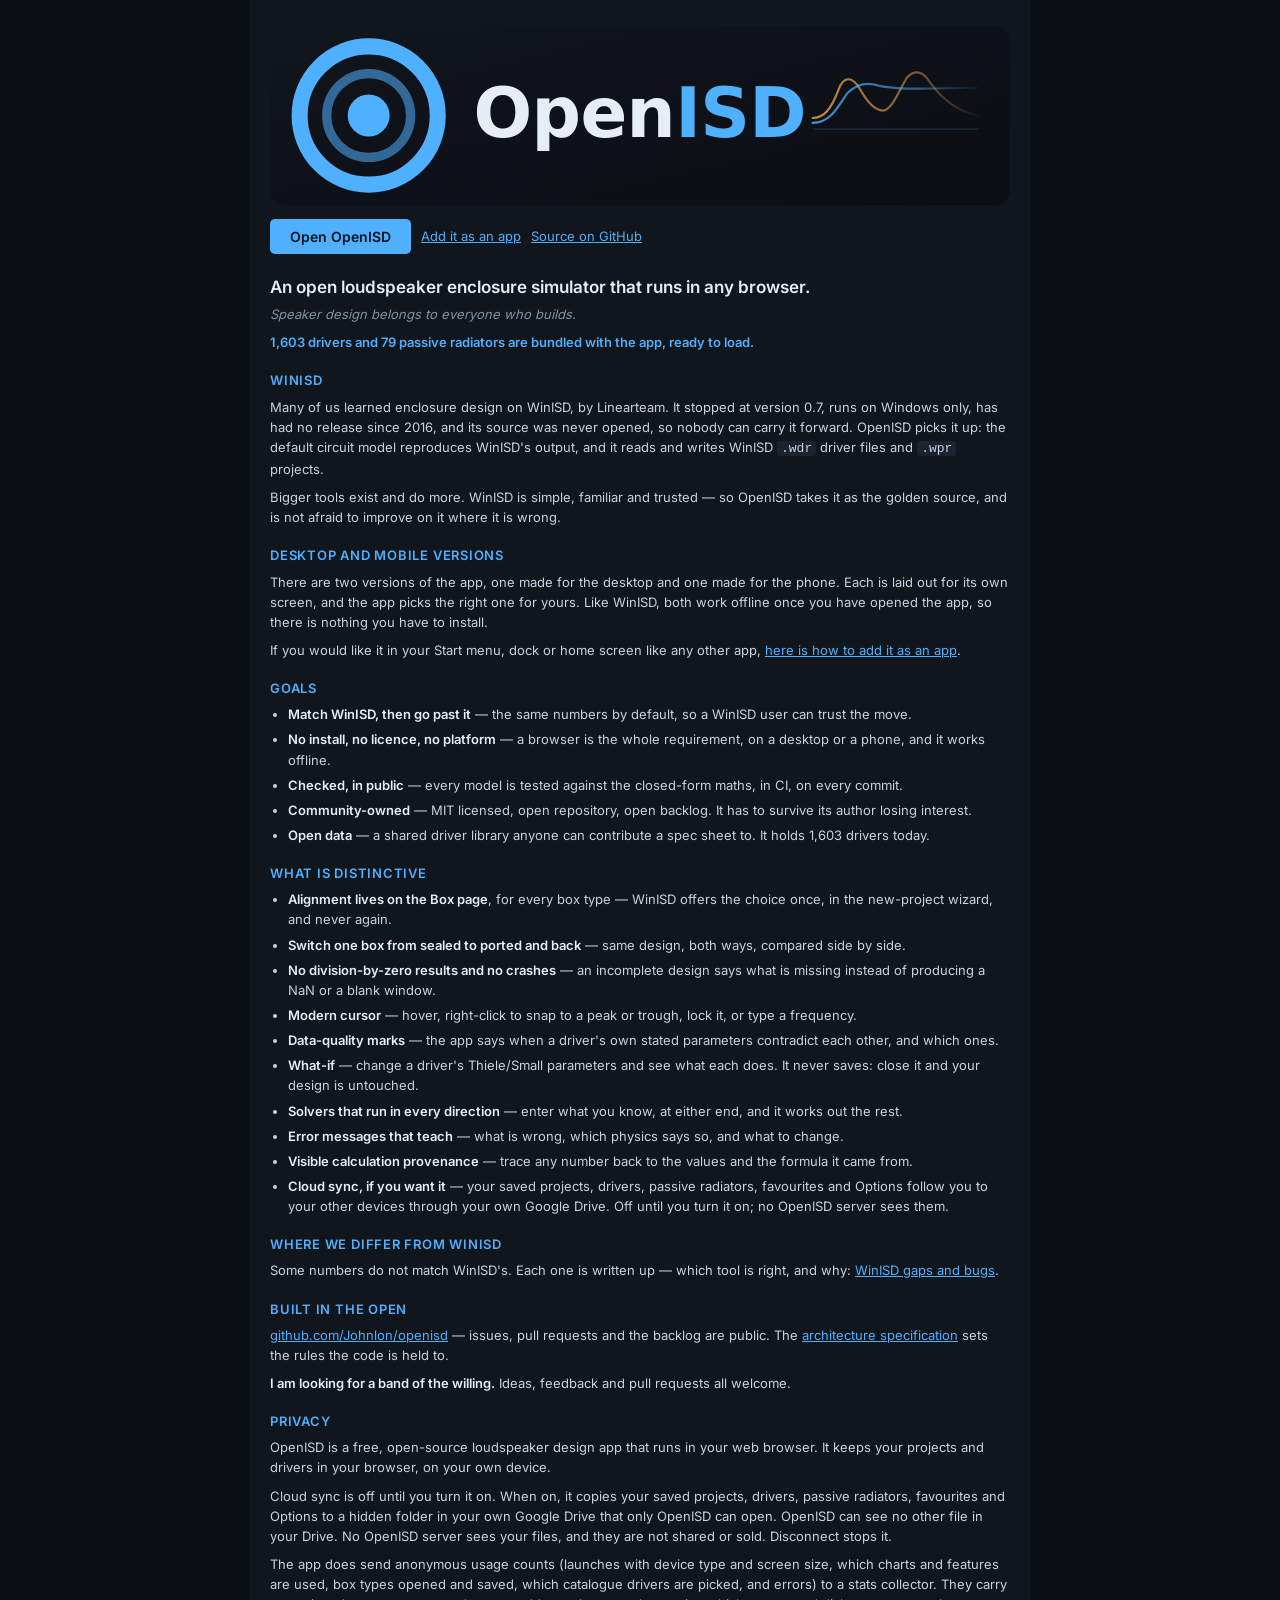
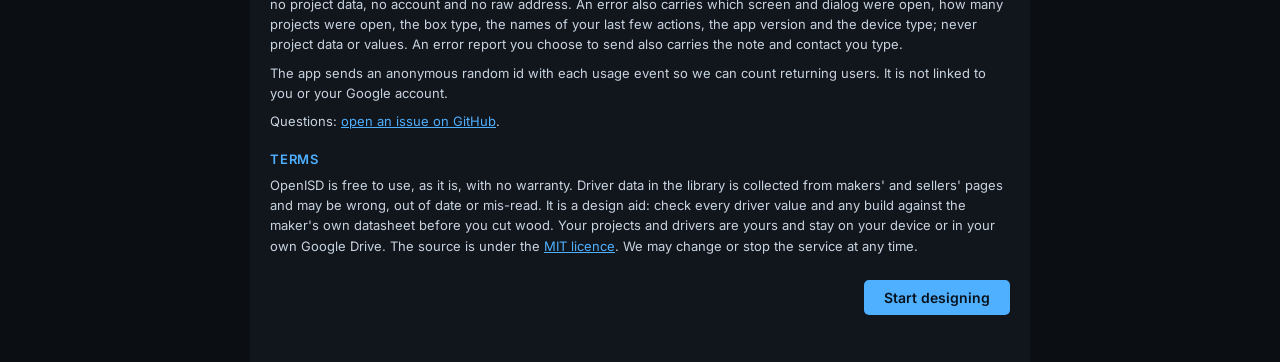
==== about/index.html @ 188d3751 "Site from test" ====
<!DOCTYPE html>
<html lang="en">
<head>
  <meta charset="utf-8">
  <meta name="viewport" content="width=device-width, initial-scale=1">
  <title>About OpenISD — an open loudspeaker enclosure simulator</title>
  <meta name="description" content="OpenISD is a free, open loudspeaker enclosure simulator that runs in any browser, on desktop and phone, and works offline. It reproduces WinISD's results and reads WinISD files.">
  <link rel="canonical" href="https://openisd.app/about/">
  <link rel="icon" href="../icon.svg" type="image/svg+xml">
  <meta property="og:type" content="website">
  <meta property="og:title" content="OpenISD — an open loudspeaker enclosure simulator">
  <meta property="og:description" content="Free, open, runs in any browser on desktop and phone, works offline. Matches WinISD, then goes past it.">
  <meta property="og:url" content="https://openisd.app/about/">
  <meta property="og:image" content="https://openisd.app/logo-wide.svg">
  <style>html, body { margin: 0; background: #0b0e13; }</style>
  <script type="module" crossorigin src="../assets/about-B02Ha3sr.js"></script>
  <link rel="modulepreload" crossorigin href="../assets/600-sqc1oAzV.js">
  <link rel="stylesheet" crossorigin href="../assets/600-BRLVAWn2.css">
  <link rel="stylesheet" crossorigin href="../assets/about-2hsEUE9i.css">
</head>
<body>
  <div id="about"></div>
</body>
</html>
---- assets/600-BRLVAWn2.css ----
.sp-body[data-v-2bc53e97]{color:#c7d3df;font-size:13px;line-height:1.55}.sp-body h2[data-v-2bc53e97]{color:#e6edf3;margin:0 0 4px;font-size:17px;font-weight:600}.sp-motto[data-v-2bc53e97]{color:#7f93a8;margin:0 0 8px;font-style:italic}.sp-stat[data-v-2bc53e97]{color:#4fb0ff;margin:0 0 18px;font-weight:600}.sp-body h3[data-v-2bc53e97]{color:#4fb0ff;text-transform:uppercase;letter-spacing:.06em;margin:18px 0 6px;font-size:13px}.sp-body p[data-v-2bc53e97]{margin:0 0 8px}.sp-body ul[data-v-2bc53e97]{margin:0;padding-left:18px}.sp-body li[data-v-2bc53e97]{margin-bottom:5px}.sp-body strong[data-v-2bc53e97]{color:#e6edf3;font-weight:600}.sp-body code[data-v-2bc53e97]{background:#1b2230;border-radius:3px;padding:0 4px}.sp-body a[data-v-2bc53e97]{color:#4fb0ff}@font-face{font-family:Inter;font-style:normal;font-display:swap;font-weight:400;src:url(./inter-cyrillic-ext-400-normal-BQZuk6qB.woff2)format("woff2"),url(./inter-cyrillic-ext-400-normal-DQukG94-.woff)format("woff");unicode-range:U+460-52F,U+1C80-1C8A,U+20B4,U+2DE0-2DFF,U+A640-A69F,U+FE2E-FE2F}@font-face{font-family:Inter;font-style:normal;font-display:swap;font-weight:400;src:url(./inter-cyrillic-400-normal-obahsSVq.woff2)format("woff2"),url(./inter-cyrillic-400-normal-HOLc17fK.woff)format("woff");unicode-range:U+301,U+400-45F,U+490-491,U+4B0-4B1,U+2116}@font-face{font-family:Inter;font-style:normal;font-display:swap;font-weight:400;src:url(./inter-greek-ext-400-normal-DGGRlc-M.woff2)format("woff2"),url(./inter-greek-ext-400-normal-KugGGMne.woff)format("woff");unicode-range:U+1F??}@font-face{font-family:Inter;font-style:normal;font-display:swap;font-weight:400;src:url(./inter-greek-400-normal-B4URO6DV.woff2)format("woff2"),url(./inter-greek-400-normal-q2sYcFCs.woff)format("woff");unicode-range:U+370-377,U+37A-37F,U+384-38A,U+38C,U+38E-3A1,U+3A3-3FF}@font-face{font-family:Inter;font-style:normal;font-display:swap;font-weight:400;src:url(./inter-vietnamese-400-normal-DMkecbls.woff2)format("woff2"),url(./inter-vietnamese-400-normal-Bbgyi5SW.woff)format("woff");unicode-range:U+102-103,U+110-111,U+128-129,U+168-169,U+1A0-1A1,U+1AF-1B0,U+300-301,U+303-304,U+308-309,U+323,U+329,U+1EA0-1EF9,U+20AB}@font-face{font-family:Inter;font-style:normal;font-display:swap;font-weight:400;src:url(./inter-latin-ext-400-normal-C1nco2VV.woff2)format("woff2"),url(./inter-latin-ext-400-normal-77YHD8bZ.woff)format("woff");unicode-range:U+100-2BA,U+2BD-2C5,U+2C7-2CC,U+2CE-2D7,U+2DD-2FF,U+304,U+308,U+329,U+1D00-1DBF,U+1E00-1E9F,U+1EF2-1EFF,U+2020,U+20A0-20AB,U+20AD-20C0,U+2113,U+2C60-2C7F,U+A720-A7FF}@font-face{font-family:Inter;font-style:normal;font-display:swap;font-weight:400;src:url(./inter-latin-400-normal-C38fXH4l.woff2)format("woff2"),url(./inter-latin-400-normal-CyCys3Eg.woff)format("woff");unicode-range:U+??,U+131,U+152-153,U+2BB-2BC,U+2C6,U+2DA,U+2DC,U+304,U+308,U+329,U+2000-206F,U+20AC,U+2122,U+2191,U+2193,U+2212,U+2215,U+FEFF,U+FFFD}@font-face{font-family:Inter;font-style:normal;font-display:swap;font-weight:600;src:url(./inter-cyrillic-ext-600-normal-Dfes3d0z.woff2)format("woff2"),url(./inter-cyrillic-ext-600-normal-Bcila6Z-.woff)format("woff");unicode-range:U+460-52F,U+1C80-1C8A,U+20B4,U+2DE0-2DFF,U+A640-A69F,U+FE2E-FE2F}@font-face{font-family:Inter;font-style:normal;font-display:swap;font-weight:600;src:url(./inter-cyrillic-600-normal-CWCymEST.woff2)format("woff2"),url(./inter-cyrillic-600-normal-4D_pXhcN.woff)format("woff");unicode-range:U+301,U+400-45F,U+490-491,U+4B0-4B1,U+2116}@font-face{font-family:Inter;font-style:normal;font-display:swap;font-weight:600;src:url(./inter-greek-ext-600-normal-DRtmH8MT.woff2)format("woff2"),url(./inter-greek-ext-600-normal-B8X0CLgF.woff)format("woff");unicode-range:U+1F??}@font-face{font-family:Inter;font-style:normal;font-display:swap;font-weight:600;src:url(./inter-greek-600-normal-plRanbMR.woff2)format("woff2"),url(./inter-greek-600-normal-BZpKdvQh.woff)format("woff");unicode-range:U+370-377,U+37A-37F,U+384-38A,U+38C,U+38E-3A1,U+3A3-3FF}@font-face{font-family:Inter;font-style:normal;font-display:swap;font-weight:600;src:url(./inter-vietnamese-600-normal-Cc8MFFhd.woff2)format("woff2"),url(./inter-vietnamese-600-normal-BuLX-rYi.woff)format("woff");unicode-range:U+102-103,U+110-111,U+128-129,U+168-169,U+1A0-1A1,U+1AF-1B0,U+300-301,U+303-304,U+308-309,U+323,U+329,U+1EA0-1EF9,U+20AB}@font-face{font-family:Inter;font-style:normal;font-display:swap;font-weight:600;src:url(./inter-latin-ext-600-normal-D2bJ5OIk.woff2)format("woff2"),url(./inter-latin-ext-600-normal-CIVaiw4L.woff)format("woff");unicode-range:U+100-2BA,U+2BD-2C5,U+2C7-2CC,U+2CE-2D7,U+2DD-2FF,U+304,U+308,U+329,U+1D00-1DBF,U+1E00-1E9F,U+1EF2-1EFF,U+2020,U+20A0-20AB,U+20AD-20C0,U+2113,U+2C60-2C7F,U+A720-A7FF}@font-face{font-family:Inter;font-style:normal;font-display:swap;font-weight:600;src:url(./inter-latin-600-normal-LgqL8muc.woff2)format("woff2"),url(./inter-latin-600-normal-CiBQ2DWP.woff)format("woff");unicode-range:U+??,U+131,U+152-153,U+2BB-2BC,U+2C6,U+2DA,U+2DC,U+304,U+308,U+329,U+2000-206F,U+20AC,U+2122,U+2191,U+2193,U+2212,U+2215,U+FEFF,U+FFFD}
---- assets/about-2hsEUE9i.css ----
.about[data-v-0220b970]{box-sizing:border-box;background:#11151c;max-width:780px;min-height:100vh;margin:0 auto;padding:8px 20px 48px;font-family:Inter,system-ui,sans-serif}.about-logo[data-v-0220b970]{width:100%;height:auto;margin:18px 0 14px;display:block}.about-cta[data-v-0220b970]{flex-wrap:wrap;align-items:center;gap:10px;margin:0 0 20px;display:flex}.about-cta-end[data-v-0220b970]{justify-content:flex-end;margin:24px 0 0}.about-open[data-v-0220b970]{color:#08121c;background:#4fb0ff;border-radius:5px;padding:9px 20px;font-size:14px;font-weight:600;text-decoration:none}.about-open[data-v-0220b970]:hover{background:#6cbcff}.about-secondary[data-v-0220b970]{color:#4fb0ff;font-size:13px}.about-privacy[data-v-0220b970]{color:#c7d3df;font-size:13px;line-height:1.55}.about-privacy h3[data-v-0220b970]{color:#4fb0ff;text-transform:uppercase;letter-spacing:.06em;margin:18px 0 6px;font-size:13px}.about-privacy p[data-v-0220b970]{margin:0 0 8px}.about-privacy a[data-v-0220b970]{color:#4fb0ff}.about-terms[data-v-0220b970]{color:#c7d3df;font-size:13px;line-height:1.55}.about-terms h3[data-v-0220b970]{color:#4fb0ff;text-transform:uppercase;letter-spacing:.06em;margin:18px 0 6px;font-size:13px}.about-terms p[data-v-0220b970]{margin:0 0 8px}.about-terms a[data-v-0220b970]{color:#4fb0ff}
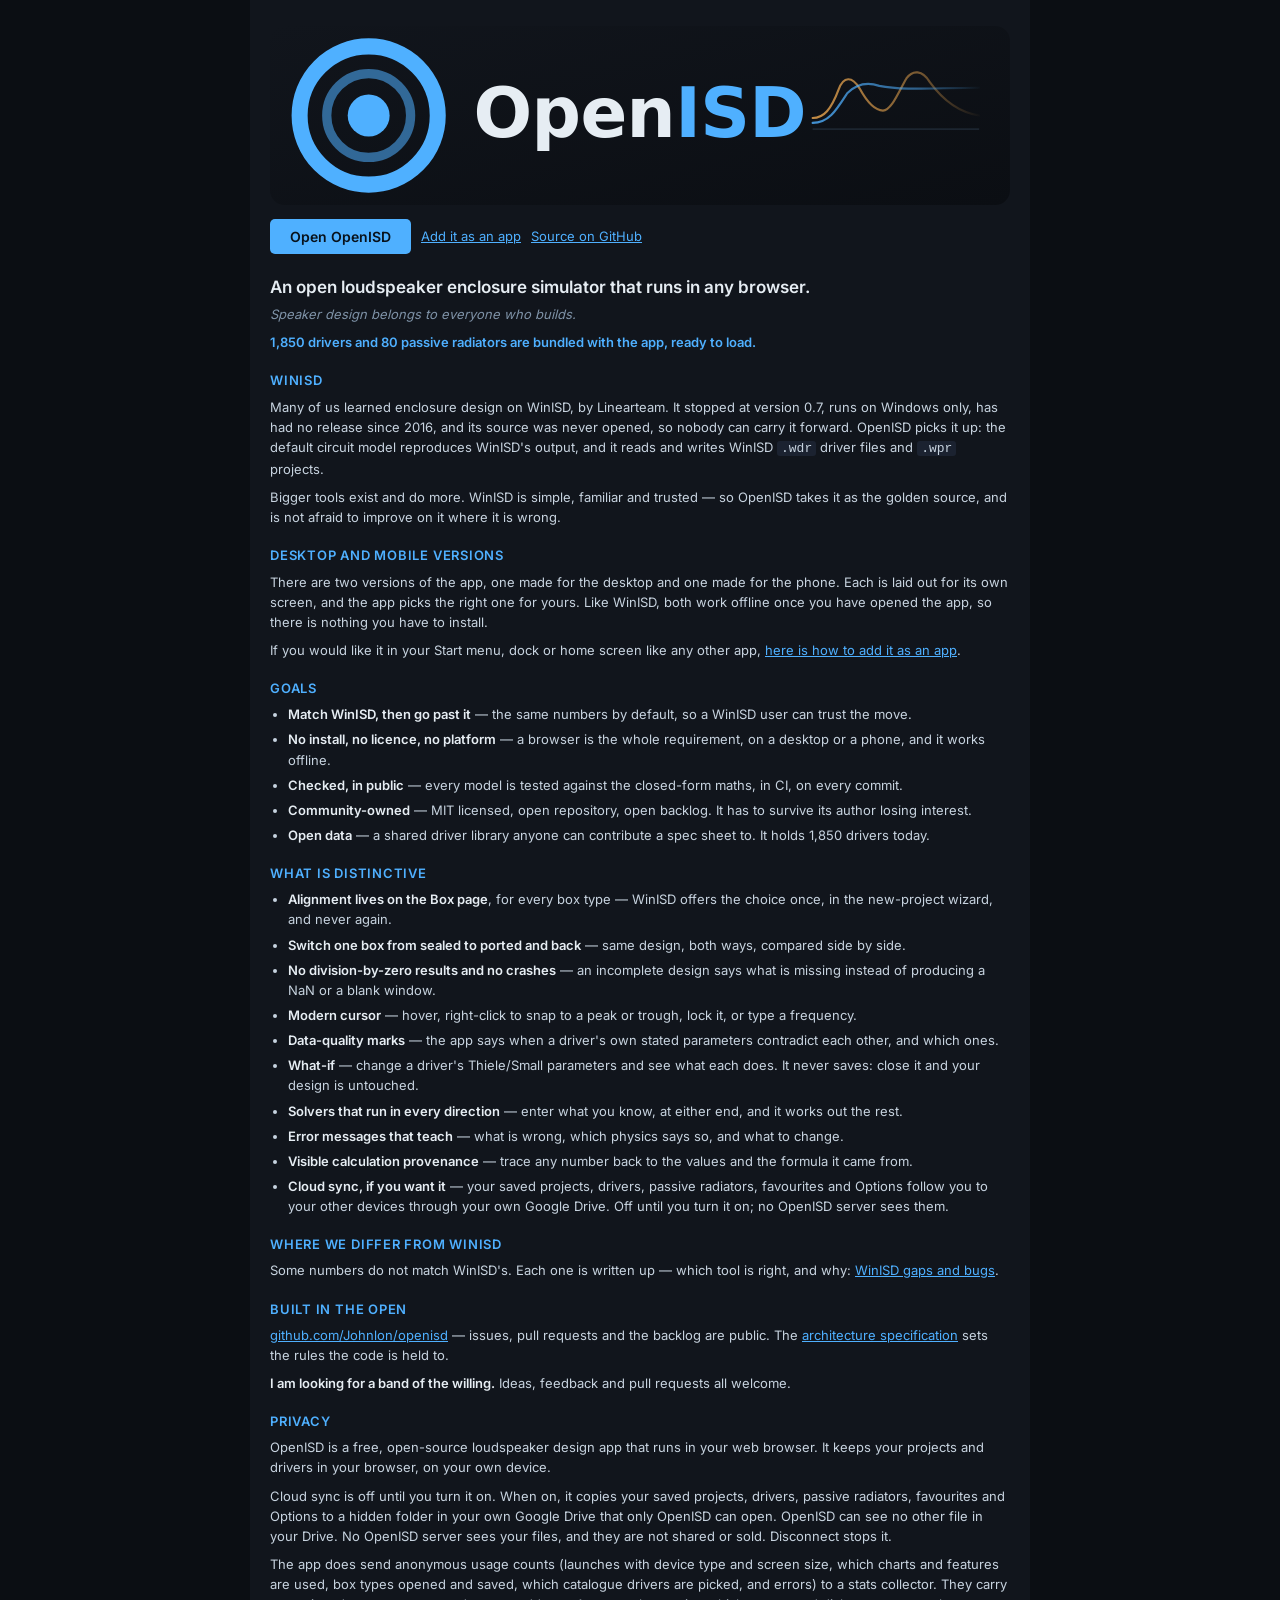
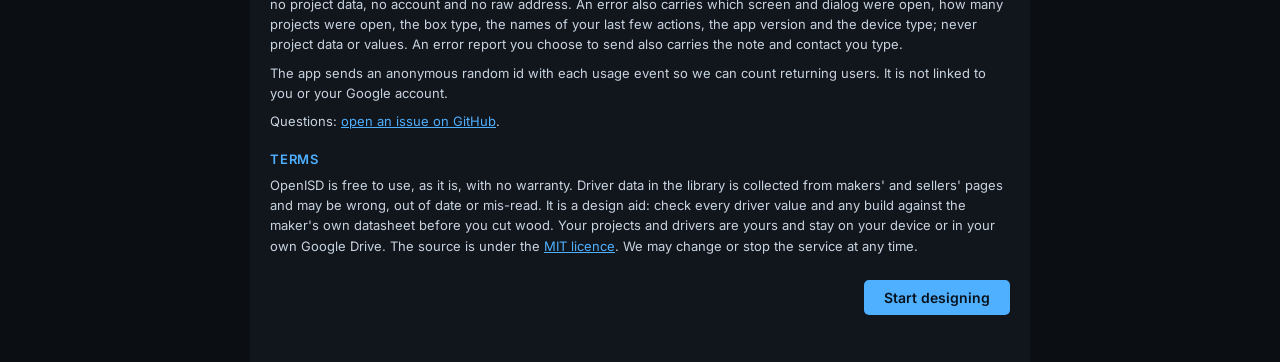
==== commit b10ae113: "Site from test" ====
--- a/about/index.html
+++ b/about/index.html
@@ -13,8 +13,8 @@
   <meta property="og:url" content="https://openisd.app/about/">
   <meta property="og:image" content="https://openisd.app/logo-wide.svg">
   <style>html, body { margin: 0; background: #0b0e13; }</style>
-  <script type="module" crossorigin src="../assets/about-B02Ha3sr.js"></script>
-  <link rel="modulepreload" crossorigin href="../assets/600-sqc1oAzV.js">
+  <script type="module" crossorigin src="../assets/about-CVsw_BMm.js"></script>
+  <link rel="modulepreload" crossorigin href="../assets/600-BxFtQADP.js">
   <link rel="stylesheet" crossorigin href="../assets/600-BRLVAWn2.css">
   <link rel="stylesheet" crossorigin href="../assets/about-2hsEUE9i.css">
 </head>
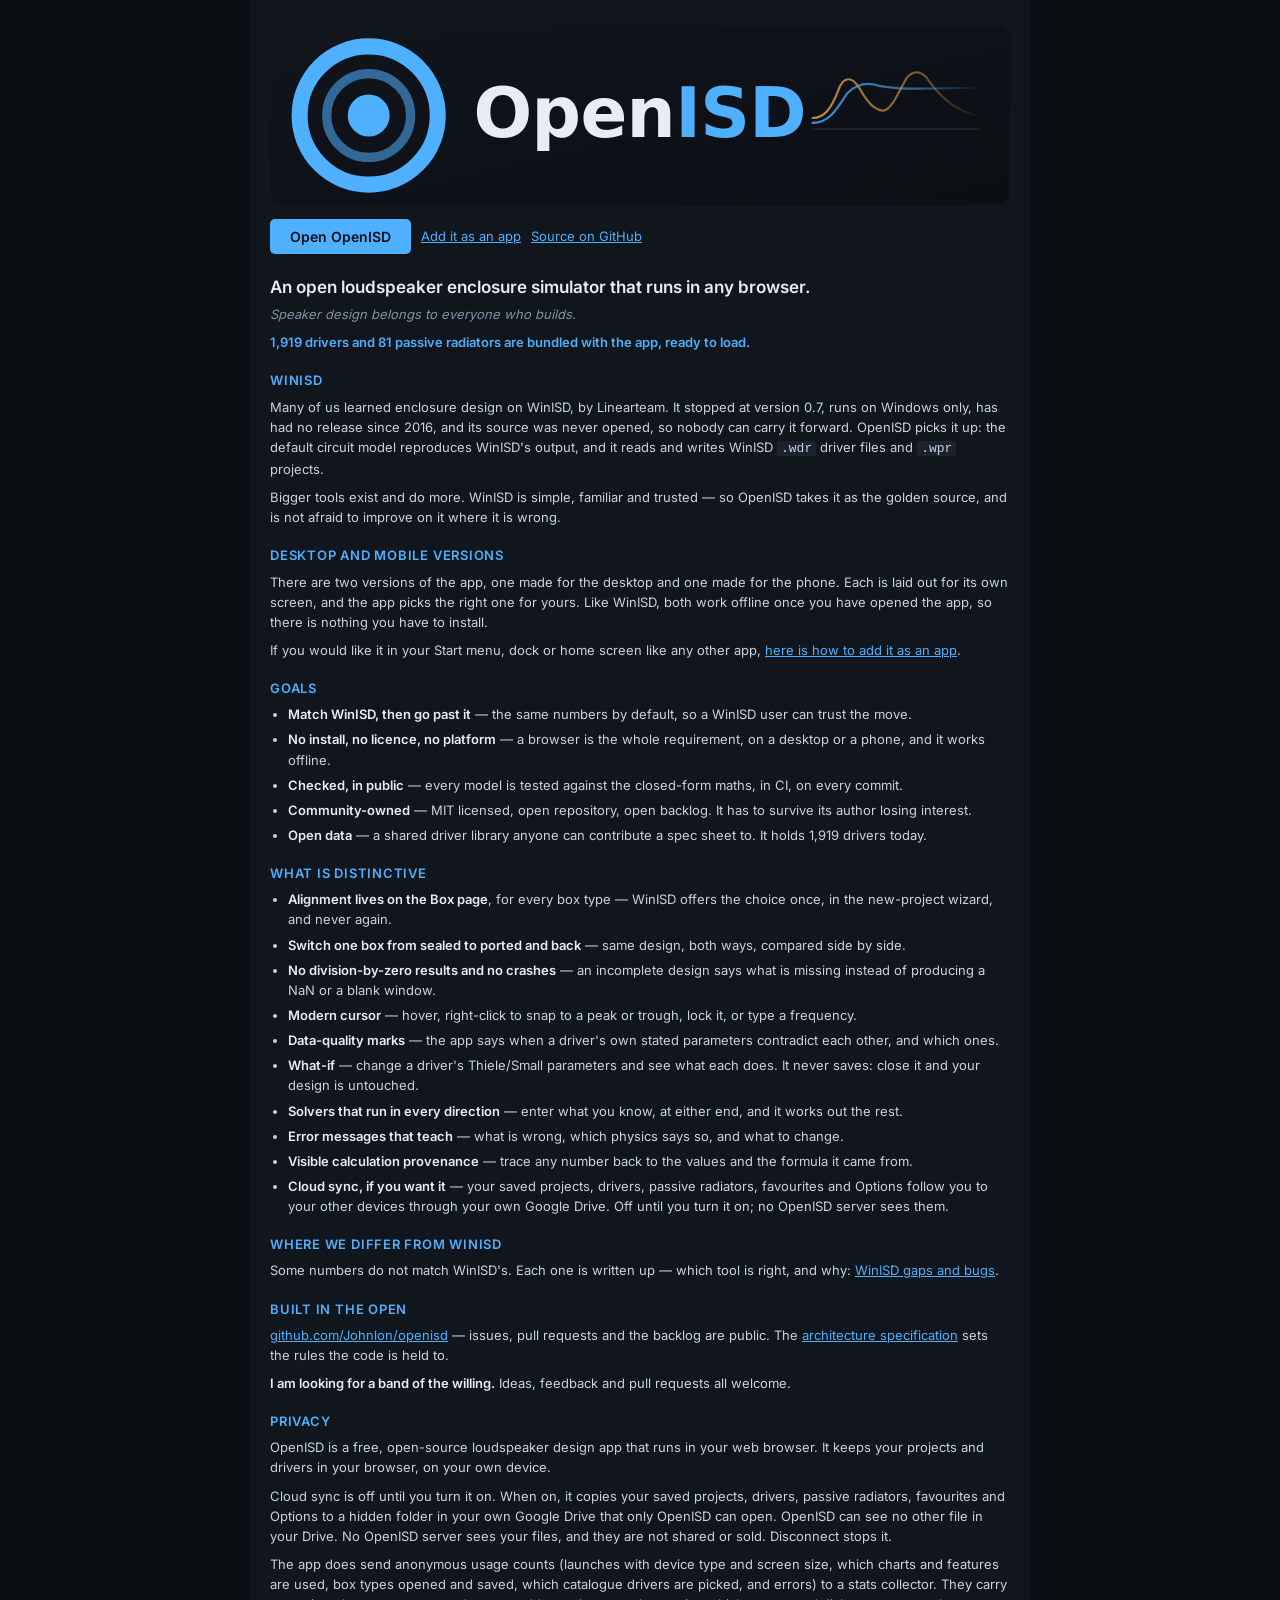
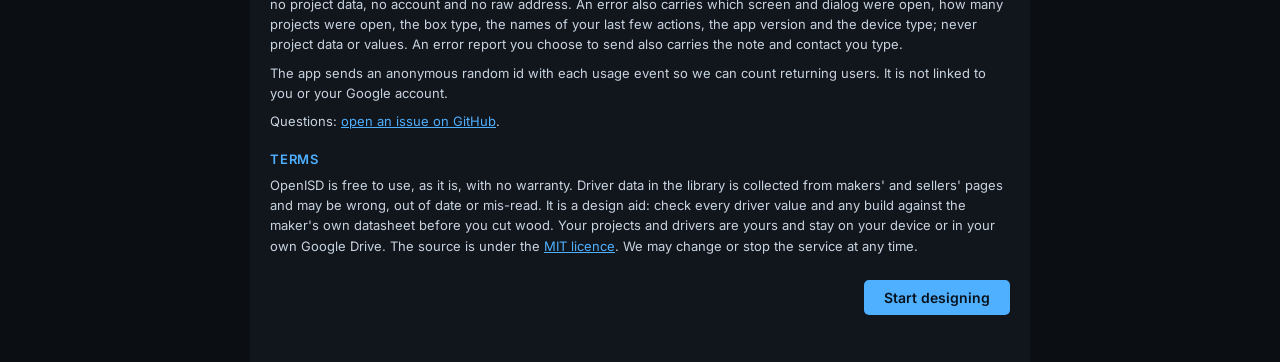
==== commit f67e2eed: "Site from test" ====
--- a/about/index.html
+++ b/about/index.html
@@ -13,10 +13,10 @@
   <meta property="og:url" content="https://openisd.app/about/">
   <meta property="og:image" content="https://openisd.app/logo-wide.svg">
   <style>html, body { margin: 0; background: #0b0e13; }</style>
-  <script type="module" crossorigin src="../assets/about-CVsw_BMm.js"></script>
-  <link rel="modulepreload" crossorigin href="../assets/600-BxFtQADP.js">
+  <script type="module" crossorigin src="../assets/about-BDNQmOBR.js"></script>
+  <link rel="modulepreload" crossorigin href="../assets/600-DX3y_-J-.js">
   <link rel="stylesheet" crossorigin href="../assets/600-BRLVAWn2.css">
-  <link rel="stylesheet" crossorigin href="../assets/about-2hsEUE9i.css">
+  <link rel="stylesheet" crossorigin href="../assets/about-CZxEA0cD.css">
 </head>
 <body>
   <div id="about"></div>
--- a/assets/about-CZxEA0cD.css
+++ b/assets/about-CZxEA0cD.css
@@ -0,0 +1 @@
+.about[data-v-b031ba84]{box-sizing:border-box;background:#11151c;max-width:780px;min-height:100vh;margin:0 auto;padding:8px 20px 48px;font-family:Inter,system-ui,sans-serif}.about-logo[data-v-b031ba84]{width:100%;height:auto;margin:18px 0 14px;display:block}.about-cta[data-v-b031ba84]{flex-wrap:wrap;align-items:center;gap:10px;margin:0 0 20px;display:flex}.about-cta-end[data-v-b031ba84]{justify-content:flex-end;margin:24px 0 0}.about-open[data-v-b031ba84]{color:#08121c;background:#4fb0ff;border-radius:5px;padding:9px 20px;font-size:14px;font-weight:600;text-decoration:none}.about-open[data-v-b031ba84]:hover{background:#6cbcff}.about-secondary[data-v-b031ba84]{color:#4fb0ff;font-size:13px}.about-privacy[data-v-b031ba84]{color:#c7d3df;font-size:13px;line-height:1.55}.about-privacy h3[data-v-b031ba84]{color:#4fb0ff;text-transform:uppercase;letter-spacing:.06em;margin:18px 0 6px;font-size:13px}.about-privacy p[data-v-b031ba84]{margin:0 0 8px}.about-privacy a[data-v-b031ba84]{color:#4fb0ff}.about-terms[data-v-b031ba84]{color:#c7d3df;font-size:13px;line-height:1.55}.about-terms h3[data-v-b031ba84]{color:#4fb0ff;text-transform:uppercase;letter-spacing:.06em;margin:18px 0 6px;font-size:13px}.about-terms p[data-v-b031ba84]{margin:0 0 8px}.about-terms a[data-v-b031ba84]{color:#4fb0ff}
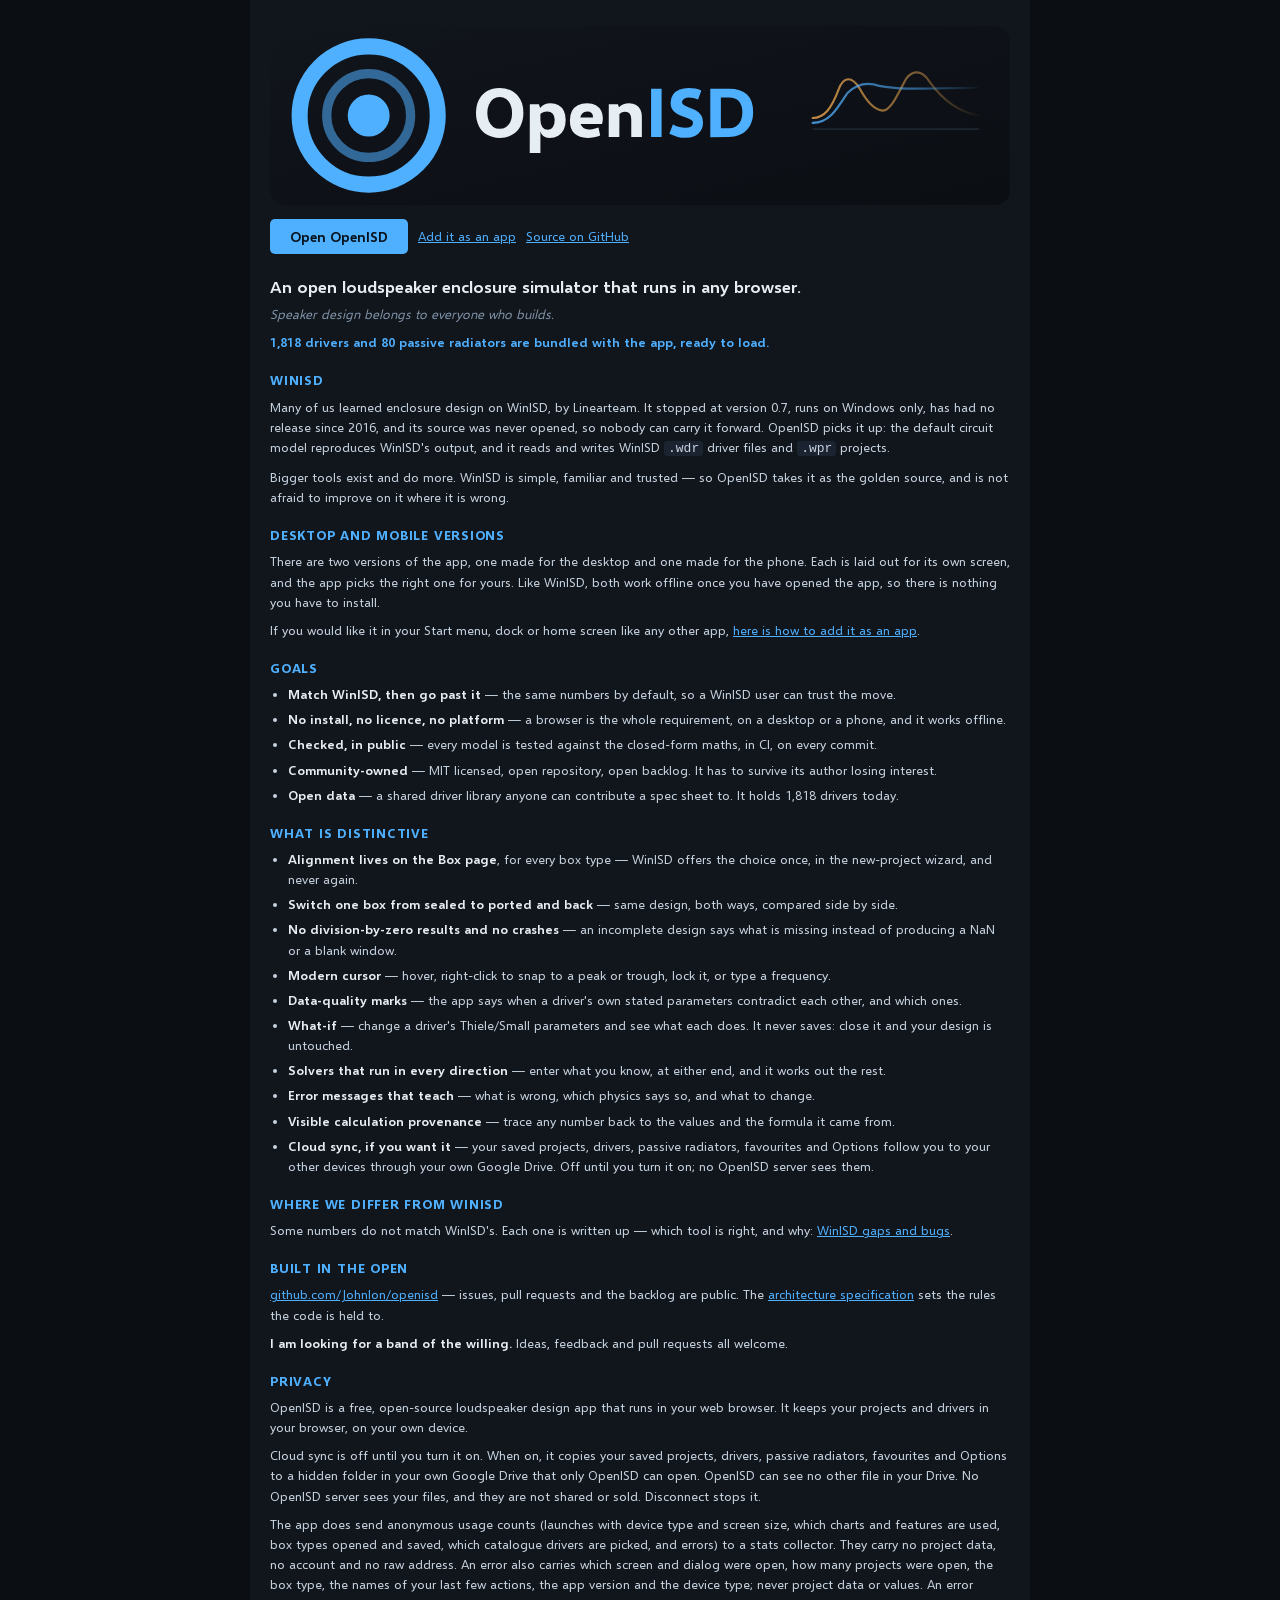
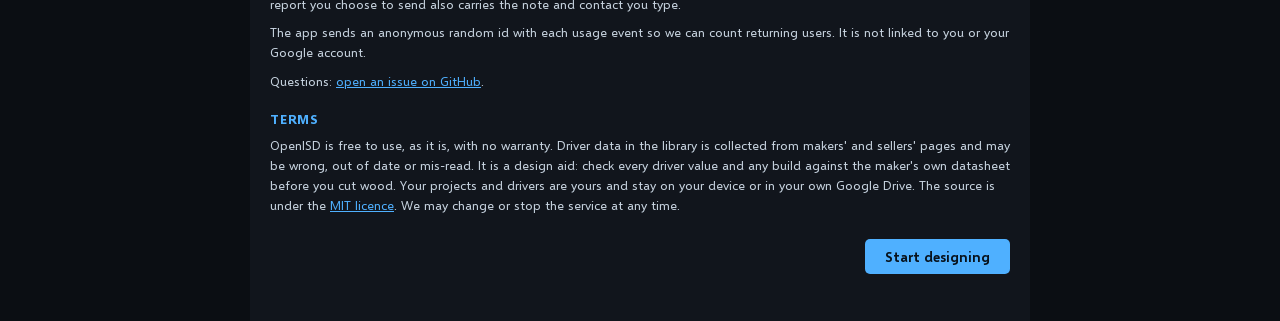
==== commit 3de52b00: "Site from test" ====
--- a/about/index.html
+++ b/about/index.html
@@ -13,10 +13,10 @@
   <meta property="og:url" content="https://openisd.app/about/">
   <meta property="og:image" content="https://openisd.app/logo-wide.svg">
   <style>html, body { margin: 0; background: #0b0e13; }</style>
-  <script type="module" crossorigin src="../assets/about-BDNQmOBR.js"></script>
-  <link rel="modulepreload" crossorigin href="../assets/600-DX3y_-J-.js">
-  <link rel="stylesheet" crossorigin href="../assets/600-BRLVAWn2.css">
-  <link rel="stylesheet" crossorigin href="../assets/about-CZxEA0cD.css">
+  <script type="module" crossorigin src="../assets/about-ZrGen5FL.js"></script>
+  <link rel="modulepreload" crossorigin href="../assets/SplashContent-DDIVTP5U.js">
+  <link rel="stylesheet" crossorigin href="../assets/SplashContent-CZrhVF21.css">
+  <link rel="stylesheet" crossorigin href="../assets/about-DGY8Ehlw.css">
 </head>
 <body>
   <div id="about"></div>
--- a/assets/SplashContent-CZrhVF21.css
+++ b/assets/SplashContent-CZrhVF21.css
@@ -0,0 +1 @@
+@font-face{font-family:Selawik;font-weight:400;font-style:normal;font-display:swap;src:url(./selawik-400-dOYqoPcB.woff2)format("woff2")}@font-face{font-family:Selawik;font-weight:600;font-style:normal;font-display:swap;src:url(./selawik-600-DJnRixAg.woff2)format("woff2")}@font-face{font-family:Selawik;font-weight:700;font-style:normal;font-display:swap;src:url(./selawik-700-Bqnk0knP.woff2)format("woff2")}@font-face{font-family:Roboto;font-weight:600;font-style:normal;font-display:swap;src:url(./roboto-700-BZpUvMxY.woff2)format("woff2")}@font-face{font-family:Roboto;font-weight:700;font-style:normal;font-display:swap;src:url(./roboto-700-BZpUvMxY.woff2)format("woff2")}@font-face{font-family:AppSymbols;font-weight:400;font-style:normal;font-display:swap;src:url([data-uri])format("woff2");unicode-range:U+192}@font-face{font-family:AppSymbols;font-weight:400;font-style:normal;font-display:swap;src:url([data-uri])format("woff2");unicode-range:U+394,U+3A9,U+3B3,U+3B7,U+3C0,U+3C1,U+3C6,U+3C9}@font-face{font-family:AppSymbols;font-weight:400;font-style:normal;font-display:swap;src:url([data-uri])format("woff2");unicode-range:U+2032,U+2212}@font-face{font-family:AppSymbols;font-weight:400;font-style:normal;font-display:swap;src:url([data-uri])format("woff2");unicode-range:U+2080,U+2081}@font-face{font-family:AppSymbols;font-weight:400;font-style:normal;font-display:swap;src:url(./noto-sans-math-latin-subset-CgRYxTGa.woff2)format("woff2");unicode-range:U+2191,U+2192,U+2193,U+2197,U+21BA,U+21BB,U+21C5,U+21D2,U+221A,U+221B,U+2225,U+2248,U+2260,U+2264,U+2265,U+22EF,U+25B2,U+25B4,U+25B8,U+25BA,U+25BC,U+25BE,U+25C0,U+25C4,U+25CF,U+2605,U+2606,U+2713,U+27F2,U+2921}@font-face{font-family:AppSymbols;font-weight:400;font-style:normal;font-display:swap;src:url([data-uri])format("woff2");unicode-range:U+2601,U+2630,U+26A0,U+270E,U+2715}@font-face{font-family:AppSymbols;font-weight:400;font-style:normal;font-display:swap;src:url([data-uri])format("woff2");unicode-range:U+26F6}.sp-body[data-v-2bc53e97]{color:#c7d3df;font-size:13px;line-height:1.55}.sp-body h2[data-v-2bc53e97]{color:#e6edf3;margin:0 0 4px;font-size:17px;font-weight:600}.sp-motto[data-v-2bc53e97]{color:#7f93a8;margin:0 0 8px;font-style:italic}.sp-stat[data-v-2bc53e97]{color:#4fb0ff;margin:0 0 18px;font-weight:600}.sp-body h3[data-v-2bc53e97]{color:#4fb0ff;text-transform:uppercase;letter-spacing:.06em;margin:18px 0 6px;font-size:13px}.sp-body p[data-v-2bc53e97]{margin:0 0 8px}.sp-body ul[data-v-2bc53e97]{margin:0;padding-left:18px}.sp-body li[data-v-2bc53e97]{margin-bottom:5px}.sp-body strong[data-v-2bc53e97]{color:#e6edf3;font-weight:600}.sp-body code[data-v-2bc53e97]{background:#1b2230;border-radius:3px;padding:0 4px}.sp-body a[data-v-2bc53e97]{color:#4fb0ff}
--- a/assets/about-DGY8Ehlw.css
+++ b/assets/about-DGY8Ehlw.css
@@ -0,0 +1 @@
+.about[data-v-53b66671]{box-sizing:border-box;background:#11151c;max-width:780px;min-height:100vh;margin:0 auto;padding:8px 20px 48px;font-family:Selawik}.about-logo[data-v-53b66671]{width:100%;height:auto;margin:18px 0 14px;display:block}.about-cta[data-v-53b66671]{flex-wrap:wrap;align-items:center;gap:10px;margin:0 0 20px;display:flex}.about-cta-end[data-v-53b66671]{justify-content:flex-end;margin:24px 0 0}.about-open[data-v-53b66671]{color:#08121c;background:#4fb0ff;border-radius:5px;padding:9px 20px;font-size:14px;font-weight:600;text-decoration:none}.about-open[data-v-53b66671]:hover{background:#6cbcff}.about-secondary[data-v-53b66671]{color:#4fb0ff;font-size:13px}.about-privacy[data-v-53b66671]{color:#c7d3df;font-size:13px;line-height:1.55}.about-privacy h3[data-v-53b66671]{color:#4fb0ff;text-transform:uppercase;letter-spacing:.06em;margin:18px 0 6px;font-size:13px}.about-privacy p[data-v-53b66671]{margin:0 0 8px}.about-privacy a[data-v-53b66671]{color:#4fb0ff}.about-terms[data-v-53b66671]{color:#c7d3df;font-size:13px;line-height:1.55}.about-terms h3[data-v-53b66671]{color:#4fb0ff;text-transform:uppercase;letter-spacing:.06em;margin:18px 0 6px;font-size:13px}.about-terms p[data-v-53b66671]{margin:0 0 8px}.about-terms a[data-v-53b66671]{color:#4fb0ff}
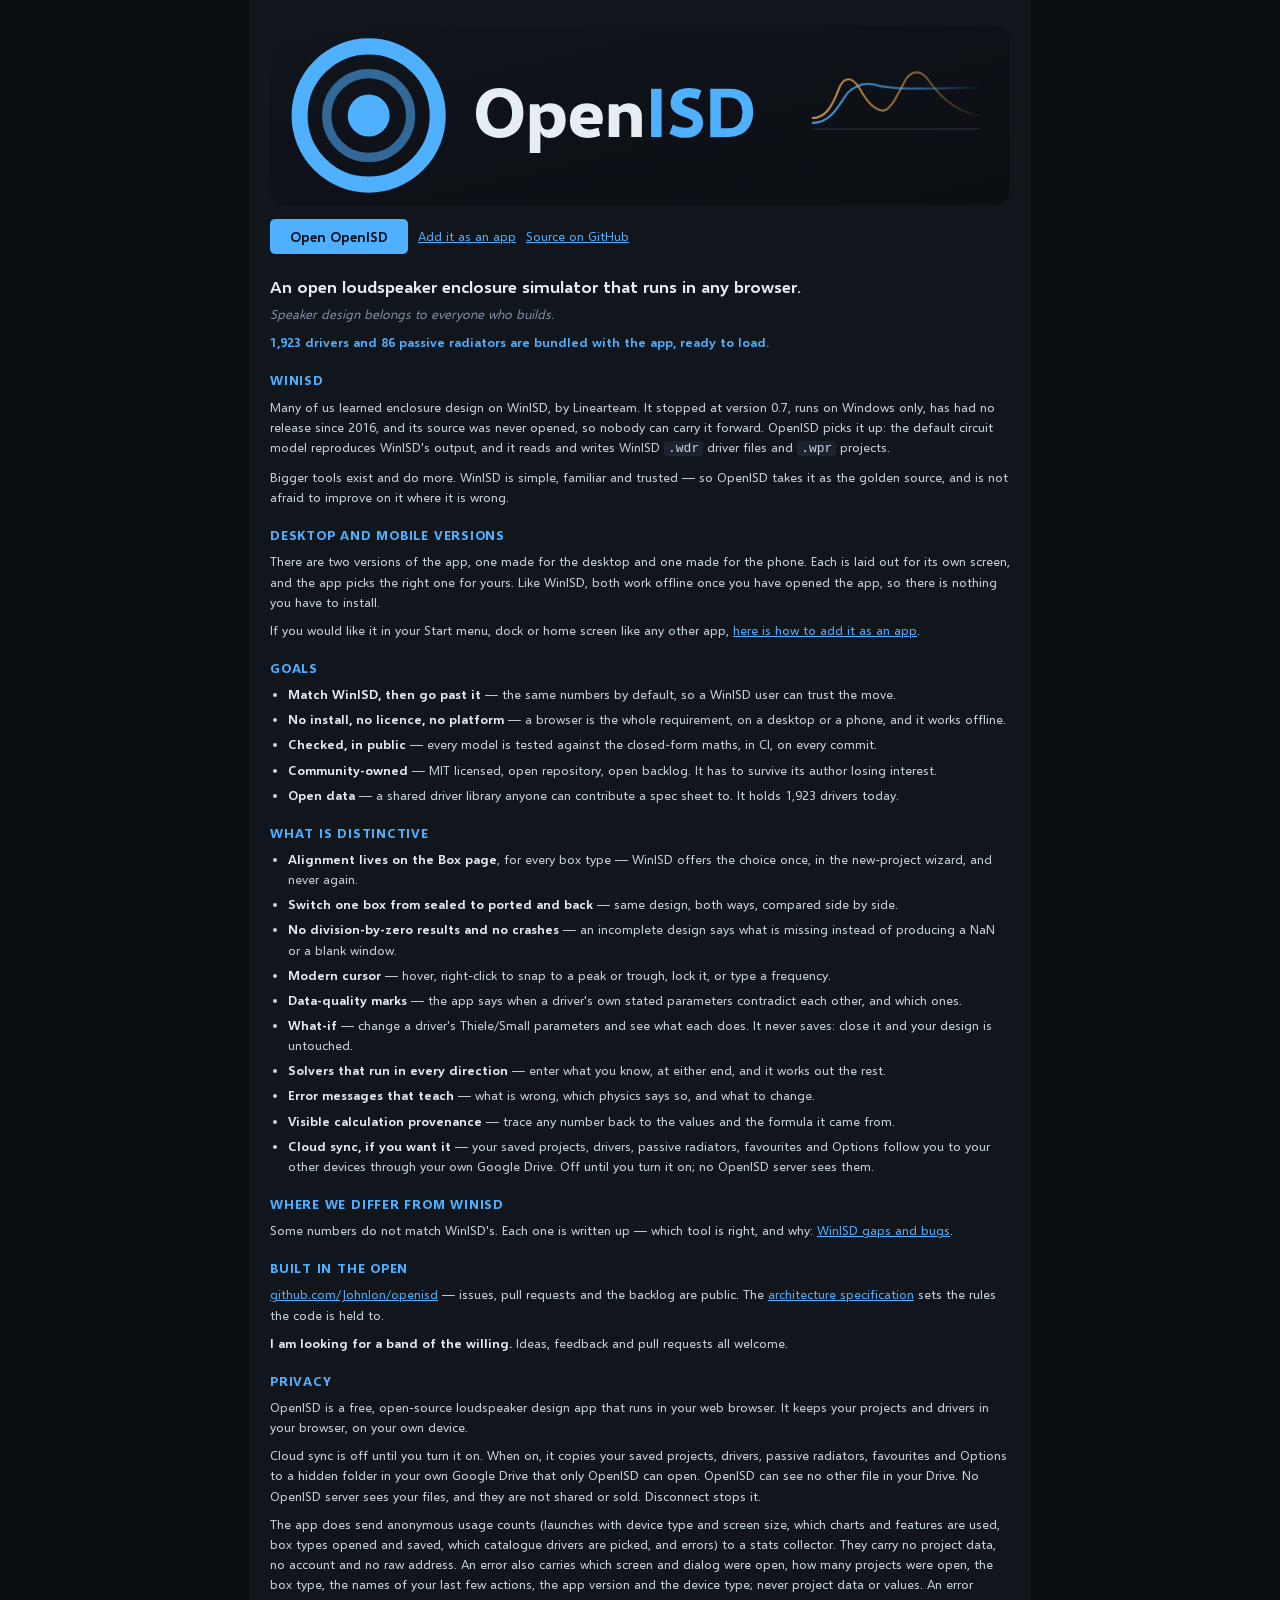
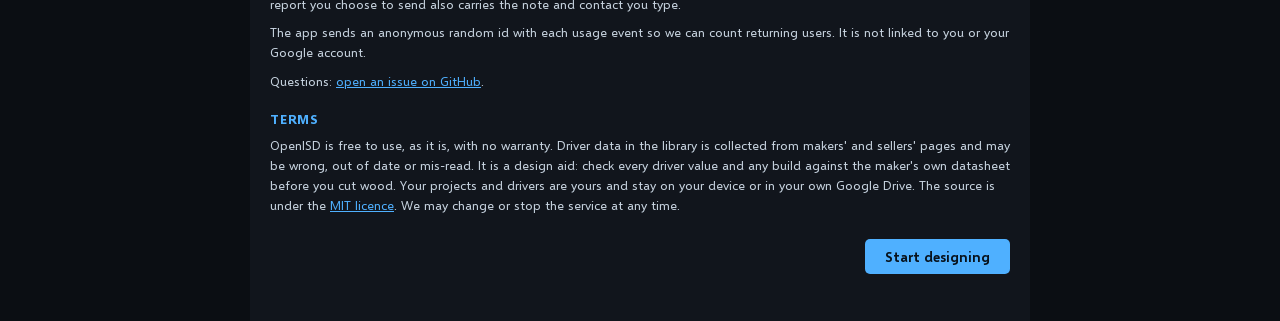
==== commit 0218d685: "Site from test" ====
--- a/about/index.html
+++ b/about/index.html
@@ -13,8 +13,8 @@
   <meta property="og:url" content="https://openisd.app/about/">
   <meta property="og:image" content="https://openisd.app/logo-wide.svg">
   <style>html, body { margin: 0; background: #0b0e13; }</style>
-  <script type="module" crossorigin src="../assets/about-ZrGen5FL.js"></script>
-  <link rel="modulepreload" crossorigin href="../assets/SplashContent-DDIVTP5U.js">
+  <script type="module" crossorigin src="../assets/about-DsEg6moT.js"></script>
+  <link rel="modulepreload" crossorigin href="../assets/SplashContent-Cf1PBCcX.js">
   <link rel="stylesheet" crossorigin href="../assets/SplashContent-CZrhVF21.css">
   <link rel="stylesheet" crossorigin href="../assets/about-DGY8Ehlw.css">
 </head>
